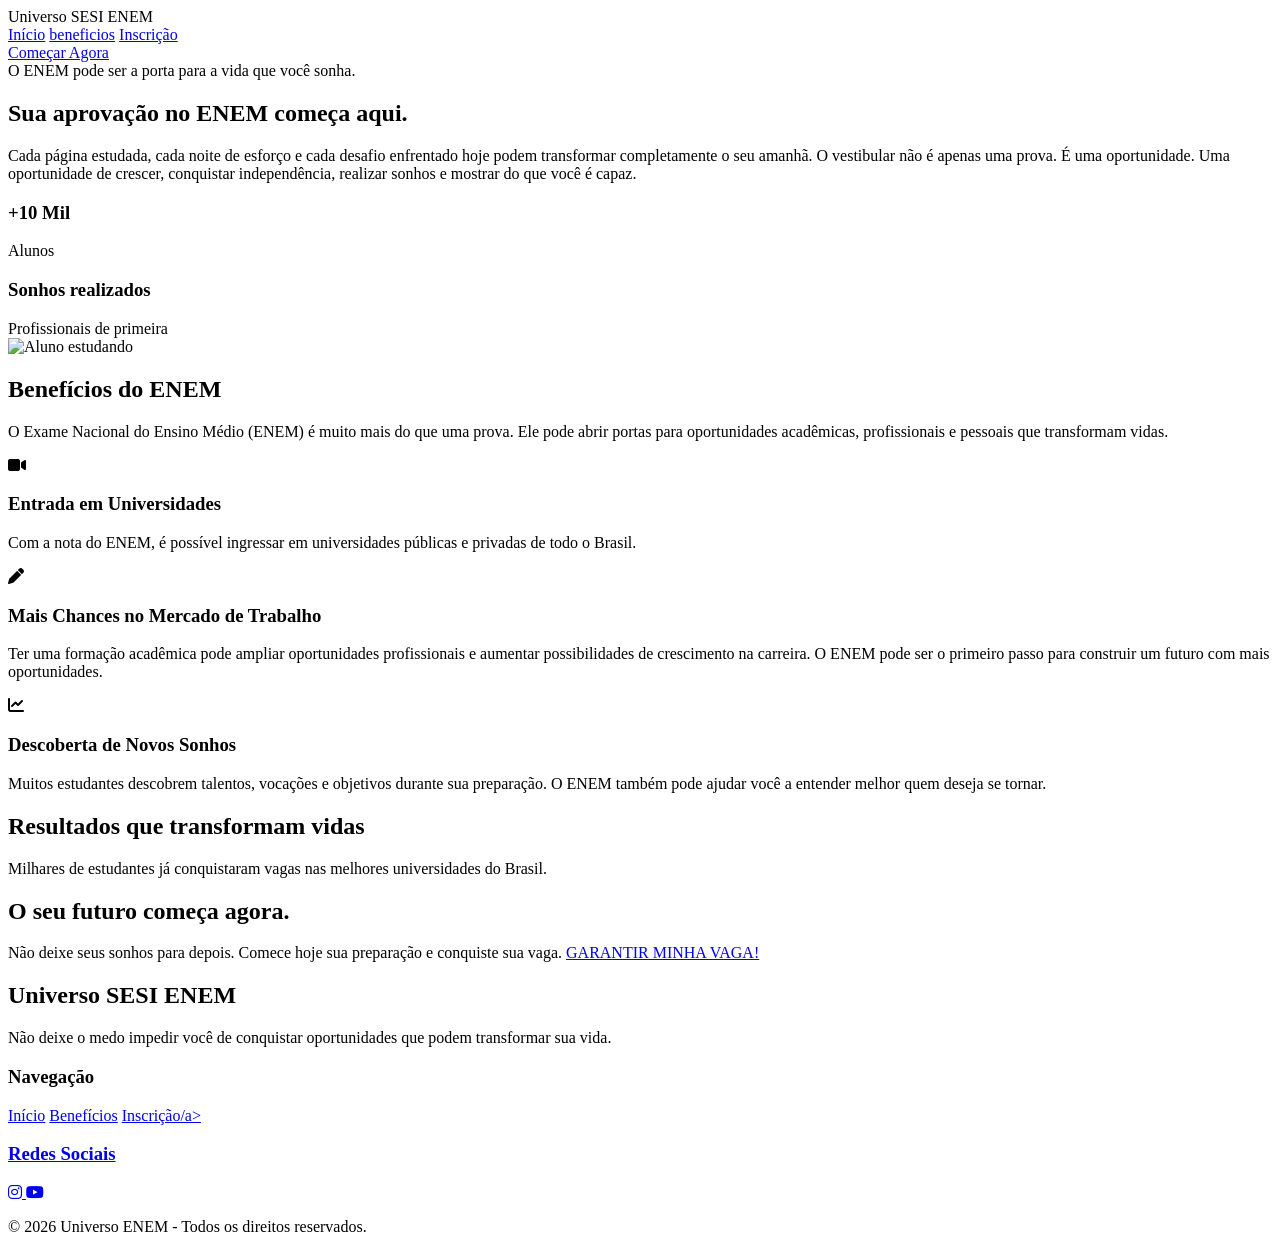
==== index.html @ ed3ad5ba "Add files via upload" ====
<!DOCTYPE html>
<html lang="pt-BR">

<head>
    <meta charset="UTF-8">
    <meta name="viewport" content="width=device-width, initial-scale=1.0">
     <link rel="stylesheet" href="CSS/style.css">
    <title>Universo  SESI ENEM</title>

    <!-- Google Fonts -->
    <link href="https://fonts.googleapis.com/css2?family=Poppins:wght@300;400;500;600;700;800&display=swap"
        rel="stylesheet">

    <!-- Font Awesome -->
    <link rel="stylesheet"
        href="https://cdnjs.cloudflare.com/ajax/libs/font-awesome/6.5.2/css/all.min.css">

    <!-- CSS -->
    <link rel="stylesheet" href="CSS/style.css">
</head>

<body>

    <!-- =========================================
         HEADER
    ========================================== -->

    <header class="header">

        <div class="logo">
            Universo <span> SESI ENEM</span>
        </div>

        <nav class="navbar">

            <a href="../SITE - SENAI/INDEX.HTML">Início</a>
            <a href="../SITE - SENAI/pages/beneficios.html">beneficios</a>
            <a href="pages/Inscrição.html">Inscrição</a>

        </nav>

        <a href="https://enem.inep.gov.br/participante/#!/"> Começar Agora </a>

    </header>

    <!-- =========================================
         HERO
    ========================================== -->

    <section class="hero">

        <div class="hero-text">

            <span class="hero-tag">
                O ENEM pode ser a porta para a vida que você sonha.
            </span>

            <h1>
                Sua aprovação no <span>ENEM</span> começa aqui.
            </h1>

            <p>
               Cada página estudada, cada noite de esforço e cada desafio enfrentado hoje podem transformar completamente o seu amanhã.
               O vestibular não é apenas uma prova.
               É uma oportunidade.
               Uma oportunidade de crescer, conquistar independência, realizar sonhos e mostrar do que você é capaz.
            </p>

            <div class="hero-info">

                <div class="info-box">
                    <h3>+10 Mil</h3>
                    <span>Alunos</span>
                </div>

                <div class="info-box">
                    <h3>Sonhos realizados</h3>
                    <span>Profissionais de primeira</span>
                </div>

        </div>

        <div class="hero-image">

            <img src="img/aluno.png" alt="Aluno estudando">

        </div>

    </section>

    <!-- =========================================
         BENEFÍCIOS
    ========================================== -->

    <section class="benefits">

        <div class="section-title">

            <h2>Benefícios do ENEM
            </h2>

            <p>
               O Exame Nacional do Ensino Médio (ENEM) é muito mais do que uma prova.
Ele pode abrir portas para oportunidades acadêmicas, profissionais e pessoais que transformam vidas.
            </p>

        </div>

        <div class="benefits-container">

            <div class="benefit-card">

                <i class="fa-solid fa-video"></i>

                <h3>
                   Entrada em Universidades
                </h3>

                <p>
                  Com a nota do ENEM, é possível ingressar em universidades públicas e privadas de todo o Brasil.
                </p>

            </div>

            <div class="benefit-card">

                <i class="fa-solid fa-pen"></i>

                <h3>
                    Mais Chances no Mercado de Trabalho
                </h3>

                <p>
                   Ter uma formação acadêmica pode ampliar oportunidades profissionais e aumentar possibilidades de crescimento na carreira.
                   O ENEM pode ser o primeiro passo para construir um futuro com mais oportunidades.
                </p>

            </div>

            <div class="benefit-card">

                <i class="fa-solid fa-chart-line"></i>

                <h3>
                   Descoberta de Novos Sonhos
                </h3>

                <p>
                   Muitos estudantes descobrem talentos, vocações e objetivos durante sua preparação.
                O ENEM também pode ajudar você a entender melhor quem deseja se tornar.
                </p>

            </div>


        </div>

    </section>

    <!-- =========================================
         RESULTADOS
    ========================================== -->

    <section class="results">

        <div class="results-content">

            <div class="results-text">

                <h2>
                    Resultados que transformam vidas
                </h2>

                <p>
                    Milhares de estudantes já conquistaram vagas nas melhores
                    universidades do Brasil.
                </p>

            </div>

        </div>

    </section>

    <!-- =========================================
         CTA
    ========================================== -->

    <section class="cta">

        <div class="cta-content">

            <h2>
                O seu futuro começa agora.
            </h2>

            <p>
                Não deixe seus sonhos para depois.
                Comece hoje sua preparação e conquiste sua vaga.

            <a href="https://enem.inep.gov.br/participante/#!/">
                GARANTIR MINHA VAGA!</a>
              

        </div>

    </section>

    <!-- =========================================
         FOOTER
    ========================================== -->

    <footer class="footer">

        <div class="footer-content">

            <div class="footer-logo">

                <h2>
                    Universo SESI ENEM
                </h2>

                <p>
                  Não deixe o medo impedir você de conquistar oportunidades que podem transformar sua vida.
                </p>

            </div>

            <div class="footer-links">

                <h3>
                    Navegação
                </h3>

                <a href="#">Início</a>
                <a href="#">Benefícios</a>
                <a href="#">Inscrição/a>

            </div>

            <div class="footer-social">

                <h3>
                    Redes Sociais
                </h3>

                <div class="social-icons">

                    <a href="https://www.instagram.com/sesisp">
                        <i class="fa-brands fa-instagram"></i>
                    </a>

                    <a href="https://www.youtube.com/@SesiSaoPauloOficial">
                        <i class="fa-brands fa-youtube"></i>
                    </a>

        
        </div>

        <div class="footer-bottom">

            <p>
                © 2026 Universo ENEM - Todos os direitos reservados.
            </p>

        </div>

    </footer>

</body>

</html>
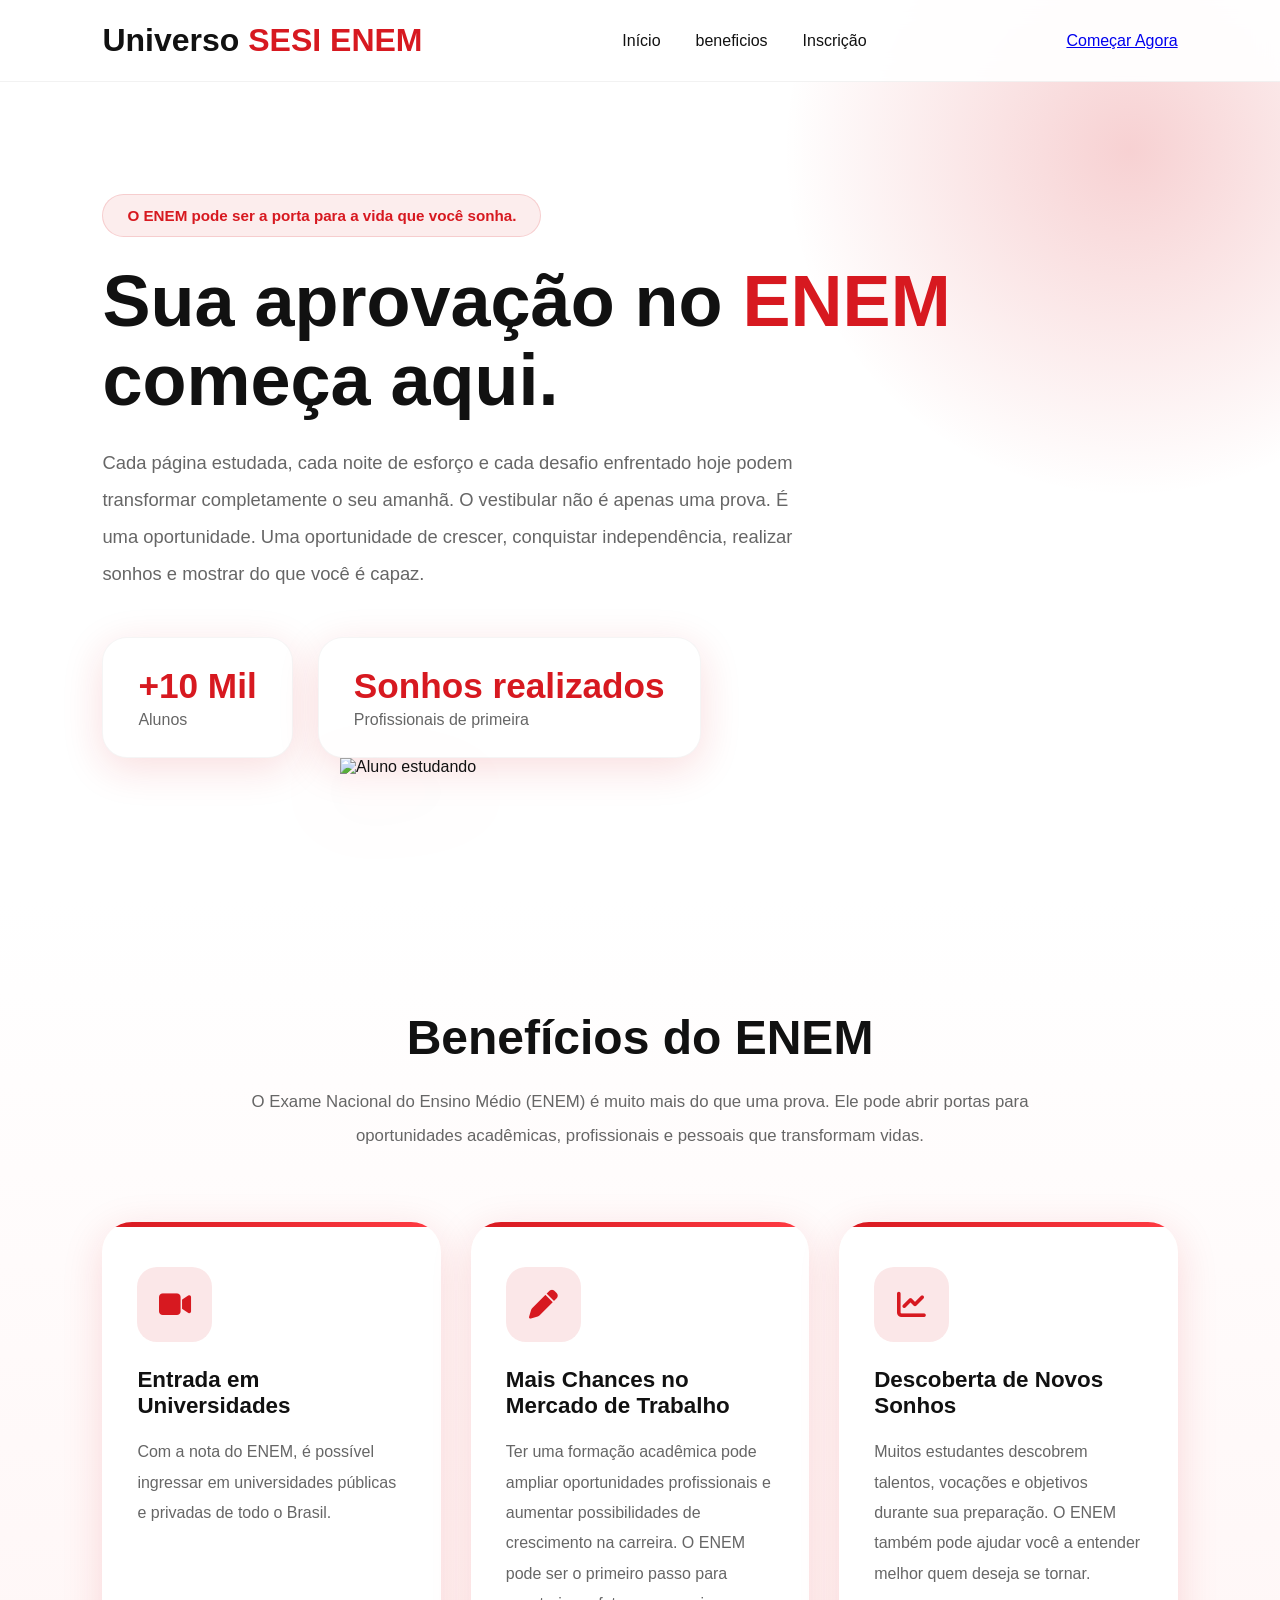
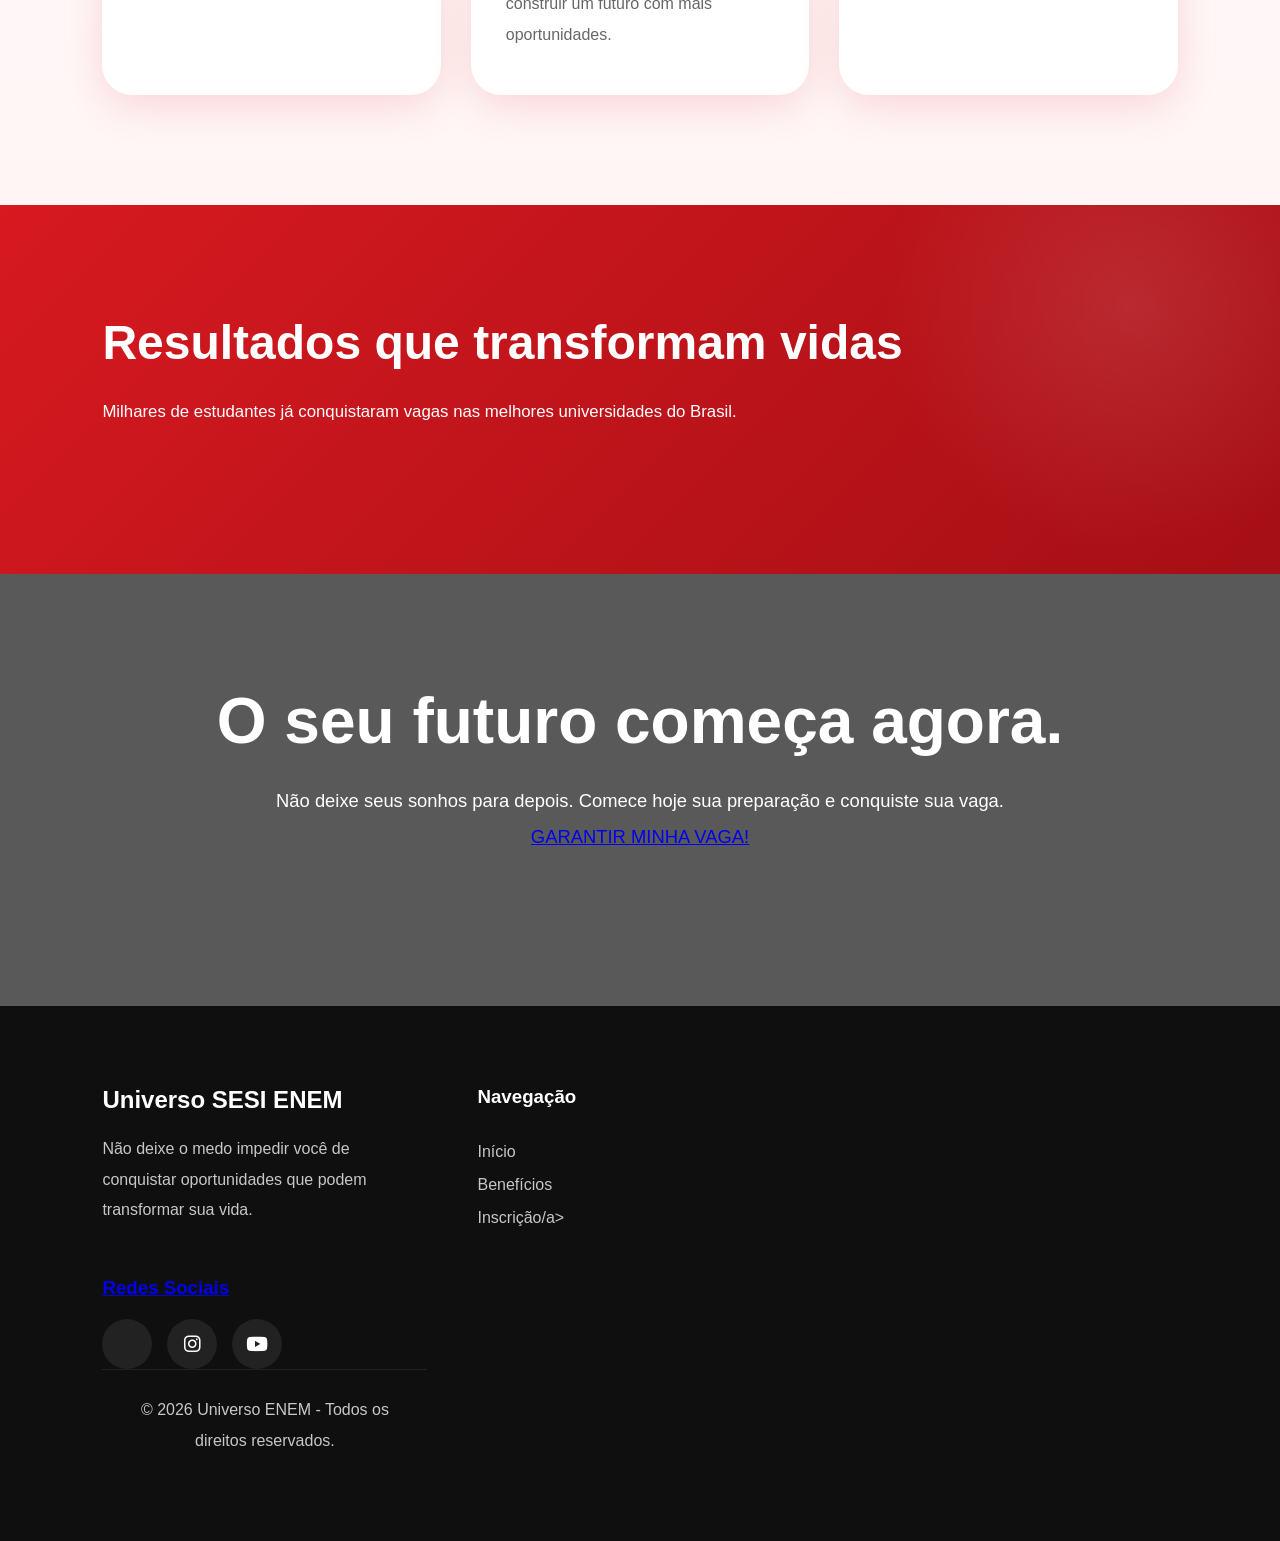
==== commit 0033c034: "Update index.html" ====
--- a/index.html
+++ b/index.html
@@ -4,7 +4,7 @@
 <head>
     <meta charset="UTF-8">
     <meta name="viewport" content="width=device-width, initial-scale=1.0">
-     <link rel="stylesheet" href="CSS/style.css">
+     <link rel="stylesheet" href="css/style.css">
     <title>Universo  SESI ENEM</title>
 
     <!-- Google Fonts -->
@@ -269,4 +269,4 @@
 
 </body>
 
-</html>+</html>
--- a/css/style.css
+++ b/css/style.css
@@ -0,0 +1,689 @@
+/* =========================================================
+   RESET
+========================================================= */
+*{
+    margin: 0;
+    padding: 0;
+    box-sizing: border-box;
+    scroll-behavior: smooth;
+}
+
+:root{
+
+    /* CORES PRINCIPAIS */
+    --vermelho: #d71920;
+    --vermelho-escuro: #9f1016;
+    --vermelho-claro: #ff4b52;
+
+    --preto: #111111;
+    --cinza: #666666;
+    --cinza-claro: #f5f5f5;
+    --branco: #ffffff;
+
+    --gradient:
+    linear-gradient(135deg,
+    #d71920,
+    #ff3b43);
+
+    --shadow:
+    0 10px 40px rgba(215,25,32,0.15);
+
+}
+
+body{
+    font-family: 'Poppins', sans-serif;
+    background: #fff;
+    color: var(--preto);
+    overflow-x: hidden;
+}
+
+/* =========================================================
+   SCROLLBAR
+========================================================= */
+::-webkit-scrollbar{
+    width: 10px;
+}
+
+::-webkit-scrollbar-thumb{
+    background: var(--gradient);
+    border-radius: 50px;
+}
+
+/* =========================================================
+   HEADER
+========================================================= */
+.header{
+    width: 100%;
+    padding: 22px 8%;
+
+    display: flex;
+    justify-content: space-between;
+    align-items: center;
+
+    position: fixed;
+    top: 0;
+    left: 0;
+
+    z-index: 1000;
+
+    background: rgba(255,255,255,0.92);
+    backdrop-filter: blur(12px);
+
+    border-bottom: 1px solid rgba(0,0,0,0.05);
+}
+
+.logo{
+    font-size: 2rem;
+    font-weight: 800;
+    color: var(--preto);
+}
+
+.logo span{
+    color: var(--vermelho);
+}
+
+.navbar{
+    display: flex;
+    gap: 35px;
+}
+
+.navbar a{
+    text-decoration: none;
+    color: var(--preto);
+    font-weight: 500;
+    position: relative;
+    transition: .3s;
+}
+
+.navbar a::after{
+    content: '';
+    position: absolute;
+    left: 0;
+    bottom: -8px;
+
+    width: 0%;
+    height: 2px;
+
+    background: var(--vermelho);
+
+    transition: .3s;
+}
+
+.navbar a:hover{
+    color: var(--vermelho);
+}
+
+.navbar a:hover::after{
+    width: 100%;
+}
+
+/* =========================================================
+   BOTÃO
+========================================================= */
+.btn{
+    padding: 15px 32px;
+
+    background: var(--gradient);
+    color: var(--branco);
+
+    border-radius: 50px;
+
+    text-decoration: none;
+    font-weight: 600;
+
+    transition: .4s;
+
+    box-shadow: 0 10px 25px rgba(215,25,32,0.25);
+}
+
+.btn:hover{
+    transform: translateY(-5px) scale(1.03);
+    box-shadow: 0 15px 35px rgba(215,25,32,0.35);
+}
+
+/* =========================================================
+   HERO
+========================================================= */
+.hero{
+    min-height: 100vh;
+
+    display: flex;
+    align-items: center;
+    justify-content: space-between;
+
+    gap: 60px;
+
+    padding: 150px 8% 80px;
+
+    position: relative;
+
+    overflow: hidden;
+}
+
+.hero::before{
+    content: '';
+    position: absolute;
+
+    top: -200px;
+    right: -200px;
+
+    width: 700px;
+    height: 700px;
+
+    background:
+    radial-gradient(circle,
+    rgba(215,25,32,0.20),
+    transparent 70%);
+
+    z-index: -1;
+}
+
+.hero-text{
+    flex: 1;
+}
+
+.hero-tag{
+    display: inline-block;
+
+    background: rgba(215,25,32,0.08);
+
+    color: var(--vermelho);
+
+    padding: 12px 24px;
+
+    border-radius: 50px;
+
+    font-size: .95rem;
+    font-weight: 600;
+
+    margin-bottom: 25px;
+
+    border: 1px solid rgba(215,25,32,0.15);
+}
+
+.hero-text h1{
+    font-size: 4.5rem;
+    line-height: 1.1;
+    margin-bottom: 25px;
+    font-weight: 800;
+}
+
+.hero-text h1 span{
+    color: var(--vermelho);
+    position: relative;
+}
+
+.hero-text p{
+    font-size: 1.15rem;
+    line-height: 2;
+    color: var(--cinza);
+
+    max-width: 700px;
+
+    margin-bottom: 45px;
+}
+
+/* =========================================================
+   HERO INFO
+========================================================= */
+.hero-info{
+    display: flex;
+    gap: 25px;
+    flex-wrap: wrap;
+}
+
+.info-box{
+    background: var(--branco);
+
+    padding: 28px 35px;
+
+    border-radius: 25px;
+
+    box-shadow: var(--shadow);
+
+    min-width: 180px;
+
+    transition: .4s;
+
+    border: 1px solid rgba(0,0,0,0.04);
+}
+
+.info-box:hover{
+    transform: translateY(-8px);
+}
+
+.info-box h3{
+    font-size: 2.2rem;
+    color: var(--vermelho);
+    margin-bottom: 5px;
+}
+
+.info-box span{
+    color: var(--cinza);
+    font-weight: 500;
+}
+
+/* =========================================================
+   HERO IMAGE
+========================================================= */
+.hero-image{
+    flex: 1;
+
+    display: flex;
+    justify-content: center;
+    align-items: center;
+
+    position: relative;
+}
+
+.hero-image img{
+    width: 100%;
+    max-width: 600px;
+
+    animation: float 4s ease-in-out infinite;
+
+    filter:
+    drop-shadow(0 25px 40px rgba(215,25,32,0.20));
+}
+
+@keyframes float{
+
+    0%{
+        transform: translateY(0px);
+    }
+
+    50%{
+        transform: translateY(-18px);
+    }
+
+    100%{
+        transform: translateY(0px);
+    }
+
+}
+
+/* =========================================================
+   SECTIONS
+========================================================= */
+section{
+    padding: 110px 8%;
+}
+
+.section-title{
+    text-align: center;
+    margin-bottom: 70px;
+}
+
+.section-title h2{
+    font-size: 3rem;
+    margin-bottom: 20px;
+    color: var(--preto);
+}
+
+.section-title p{
+    max-width: 800px;
+    margin: auto;
+
+    color: var(--cinza);
+
+    line-height: 2;
+    font-size: 1.05rem;
+}
+
+/* =========================================================
+   BENEFITS
+========================================================= */
+.benefits{
+    background:
+    linear-gradient(to bottom,
+    #fff,
+    #fff5f5);
+}
+
+.benefits-container{
+    display: grid;
+    grid-template-columns: repeat(auto-fit, minmax(280px,1fr));
+    gap: 30px;
+}
+
+.benefit-card{
+    background: var(--branco);
+
+    padding: 45px 35px;
+
+    border-radius: 30px;
+
+    box-shadow: var(--shadow);
+
+    transition: .4s;
+
+    position: relative;
+
+    overflow: hidden;
+}
+
+.benefit-card::before{
+    content: '';
+    position: absolute;
+
+    top: 0;
+    left: 0;
+
+    width: 100%;
+    height: 5px;
+
+    background: var(--gradient);
+}
+
+.benefit-card:hover{
+    transform: translateY(-12px);
+}
+
+.benefit-card i{
+    width: 75px;
+    height: 75px;
+
+    display: flex;
+    align-items: center;
+    justify-content: center;
+
+    background: rgba(215,25,32,0.10);
+
+    color: var(--vermelho);
+
+    border-radius: 20px;
+
+    font-size: 1.8rem;
+
+    margin-bottom: 25px;
+}
+
+.benefit-card h3{
+    font-size: 1.4rem;
+    margin-bottom: 18px;
+}
+
+.benefit-card p{
+    color: var(--cinza);
+    line-height: 1.9;
+}
+
+/* =========================================================
+   RESULTS
+========================================================= */
+.results{
+    background:
+    linear-gradient(135deg,
+    #d71920,
+    #a50f15);
+
+    color: var(--branco);
+
+    position: relative;
+
+    overflow: hidden;
+}
+
+.results::before{
+    content: '';
+    position: absolute;
+
+    width: 500px;
+    height: 500px;
+
+    background:
+    radial-gradient(circle,
+    rgba(255,255,255,0.10),
+    transparent 70%);
+
+    top: -150px;
+    right: -100px;
+}
+
+.results-content{
+    display: flex;
+    justify-content: space-between;
+    align-items: center;
+    gap: 60px;
+    flex-wrap: wrap;
+}
+
+.results-text{
+    flex: 1;
+}
+
+.results-text h2{
+    font-size: 3rem;
+    margin-bottom: 25px;
+}
+
+.results-text p{
+    line-height: 2;
+    margin-bottom: 35px;
+    font-size: 1.05rem;
+}
+
+.results-text .btn{
+    background: var(--branco);
+    color: var(--vermelho);
+}
+
+.results-cards{
+    flex: 1;
+
+    display: grid;
+    grid-template-columns: repeat(auto-fit, minmax(180px,1fr));
+    gap: 25px;
+}
+
+.result-box{
+    background: rgba(255,255,255,0.10);
+
+    padding: 40px 30px;
+
+    border-radius: 25px;
+
+    backdrop-filter: blur(10px);
+
+    border: 1px solid rgba(255,255,255,0.12);
+
+    text-align: center;
+
+    transition: .4s;
+}
+
+.result-box:hover{
+    transform: scale(1.05);
+}
+
+.result-box h3{
+    font-size: 2.8rem;
+    margin-bottom: 10px;
+}
+
+.result-box span{
+    line-height: 1.7;
+}
+
+/* =========================================================
+   CTA
+========================================================= */
+.cta{
+    position: relative;
+
+    background:
+    linear-gradient(rgba(0,0,0,0.65),
+    rgba(0,0,0,0.65)),
+    url('img/bg-enem.jpg') center/cover fixed;
+
+    text-align: center;
+
+    color: var(--branco);
+}
+
+.cta-content h2{
+    font-size: 4rem;
+    margin-bottom: 25px;
+}
+
+.cta-content p{
+    max-width: 800px;
+    margin: auto;
+
+    line-height: 2;
+    font-size: 1.15rem;
+
+    margin-bottom: 40px;
+}
+
+/* =========================================================
+   FOOTER
+========================================================= */
+.footer{
+    background: #0f0f0f;
+    color: var(--branco);
+    padding-top: 80px;
+}
+
+.footer-content{
+    display: grid;
+    grid-template-columns: repeat(auto-fit, minmax(250px,1fr));
+    gap: 50px;
+
+    padding: 0 8% 60px;
+}
+
+.footer h2,
+.footer h3{
+    margin-bottom: 20px;
+}
+
+.footer p{
+    color: #c7c7c7;
+    line-height: 1.9;
+}
+
+.footer-links{
+    display: flex;
+    flex-direction: column;
+    gap: 15px;
+}
+
+.footer-links a{
+    color: #c7c7c7;
+    text-decoration: none;
+    transition: .3s;
+}
+
+.footer-links a:hover{
+    color: var(--vermelho-claro);
+    padding-left: 5px;
+}
+
+.social-icons{
+    display: flex;
+    gap: 15px;
+}
+
+.social-icons a{
+    width: 50px;
+    height: 50px;
+
+    display: flex;
+    align-items: center;
+    justify-content: center;
+
+    background: rgba(255,255,255,0.08);
+
+    border-radius: 50%;
+
+    color: var(--branco);
+
+    text-decoration: none;
+    font-size: 1.2rem;
+
+    transition: .3s;
+}
+
+.social-icons a:hover{
+    background: var(--gradient);
+    transform: translateY(-5px);
+}
+
+.footer-bottom{
+    text-align: center;
+
+    padding: 25px;
+
+    border-top: 1px solid rgba(255,255,255,0.08);
+
+    color: #999;
+}
+
+/* =========================================================
+   RESPONSIVO
+========================================================= */
+@media(max-width: 1100px){
+
+    .hero{
+        flex-direction: column;
+        text-align: center;
+    }
+
+    .hero-text h1{
+        font-size: 3.5rem;
+    }
+
+    .hero-text p{
+        margin: auto auto 40px;
+    }
+
+    .hero-info{
+        justify-content: center;
+    }
+
+}
+
+@media(max-width: 768px){
+
+    .header{
+        padding: 18px 5%;
+    }
+
+    .navbar{
+        display: none;
+    }
+
+    section{
+        padding: 90px 5%;
+    }
+
+    .hero-text h1{
+        font-size: 2.8rem;
+    }
+
+    .section-title h2,
+    .results-text h2,
+    .cta-content h2{
+        font-size: 2.3rem;
+    }
+
+}
+
+@media(max-width: 500px){
+
+    .hero-text h1{
+        font-size: 2.2rem;
+    }
+
+    .cta-content h2{
+        font-size: 2rem;
+    }
+
+    .btn{
+        width: 100%;
+        display: inline-block;
+        text-align: center;
+    }
+
+}
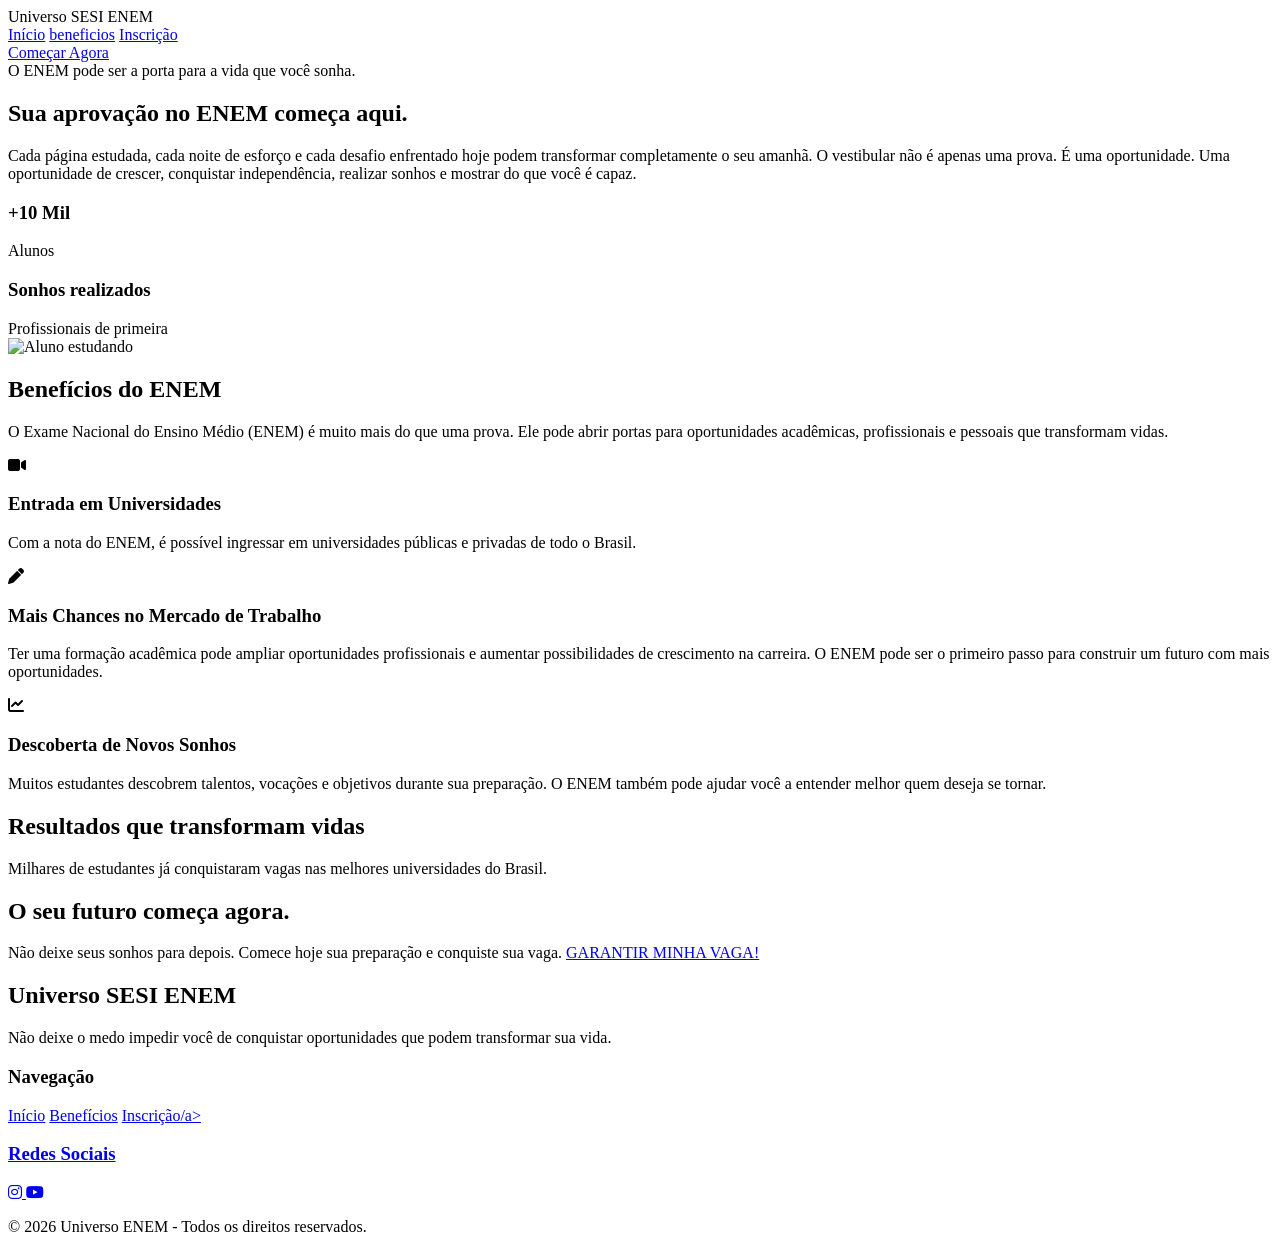
==== commit 43112e96: "Update index.html" ====
--- a/index.html
+++ b/index.html
@@ -4,7 +4,7 @@
 <head>
     <meta charset="UTF-8">
     <meta name="viewport" content="width=device-width, initial-scale=1.0">
-     <link rel="stylesheet" href="css/style.css">
+     <link rel="stylesheet" href="../style.css">
     <title>Universo  SESI ENEM</title>
 
     <!-- Google Fonts -->
@@ -14,9 +14,6 @@
     <!-- Font Awesome -->
     <link rel="stylesheet"
         href="https://cdnjs.cloudflare.com/ajax/libs/font-awesome/6.5.2/css/all.min.css">
-
-    <!-- CSS -->
-    <link rel="stylesheet" href="CSS/style.css">
 </head>
 
 <body>
